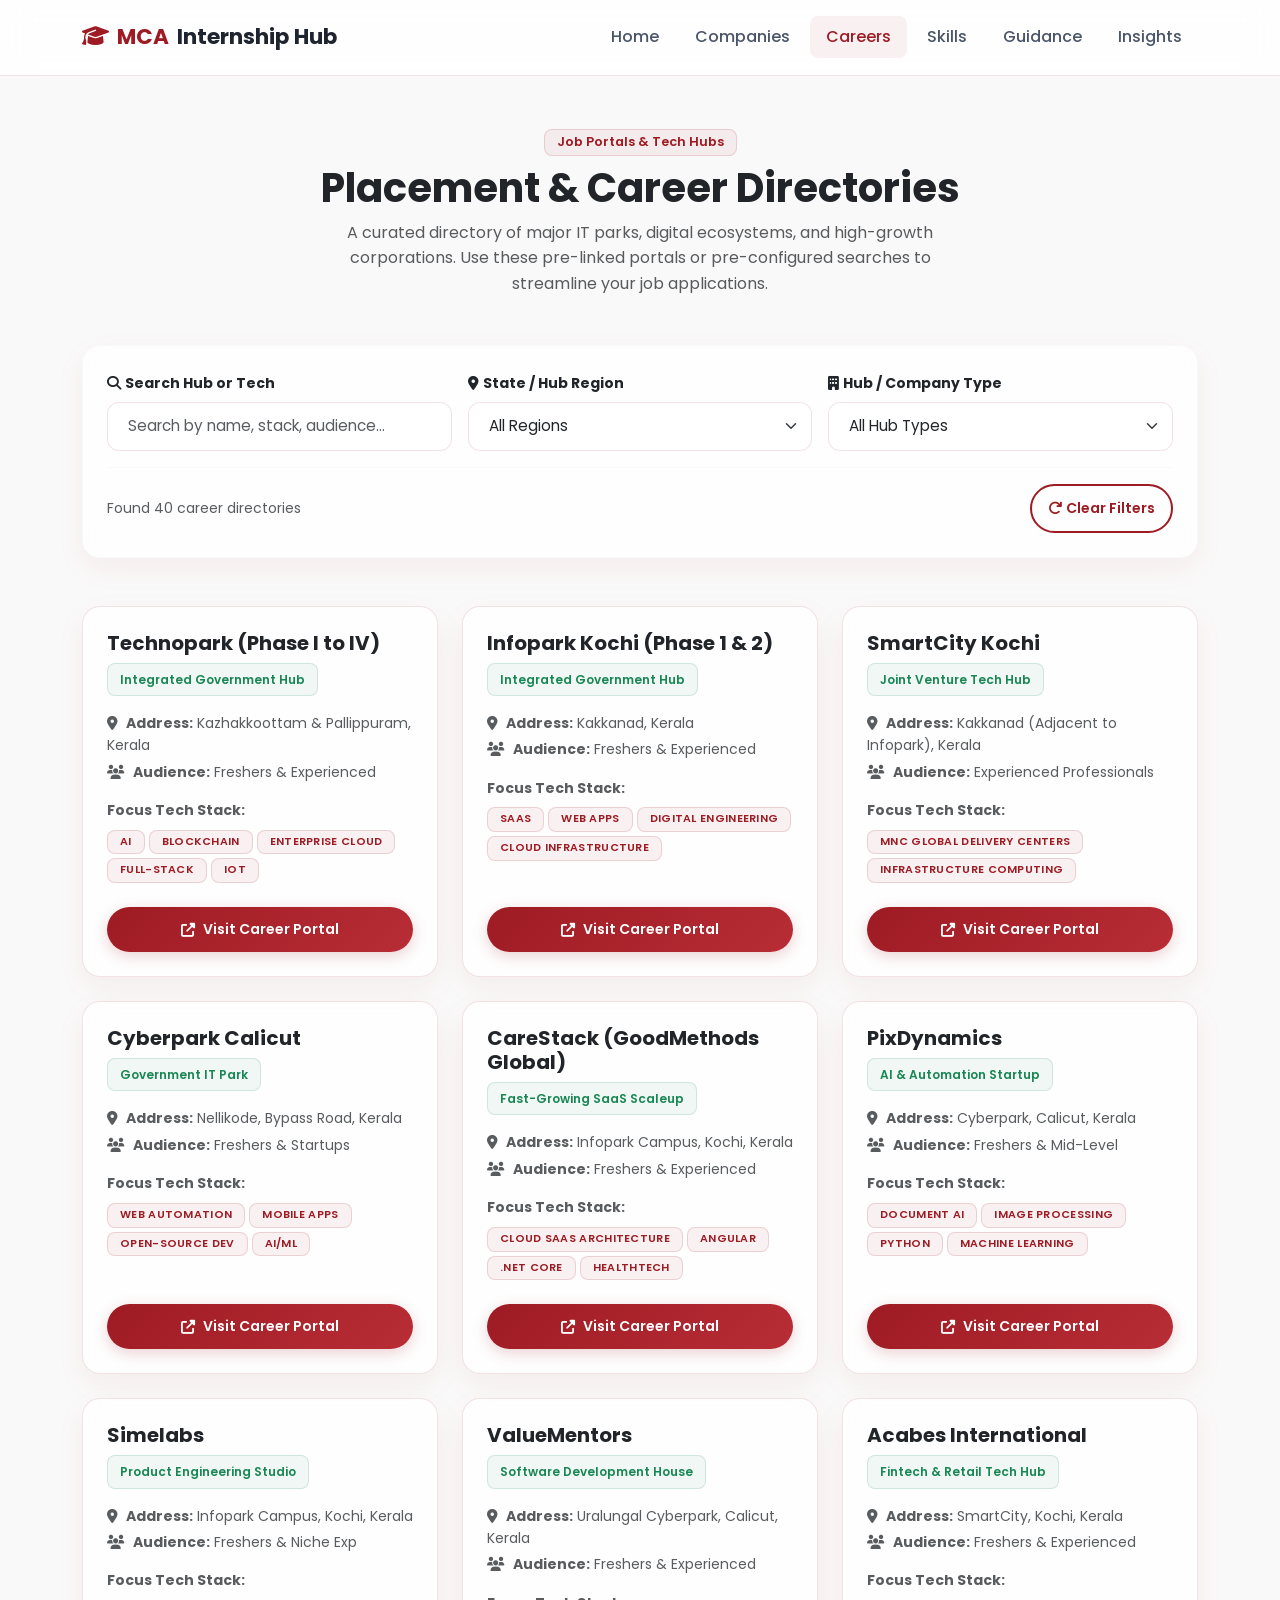
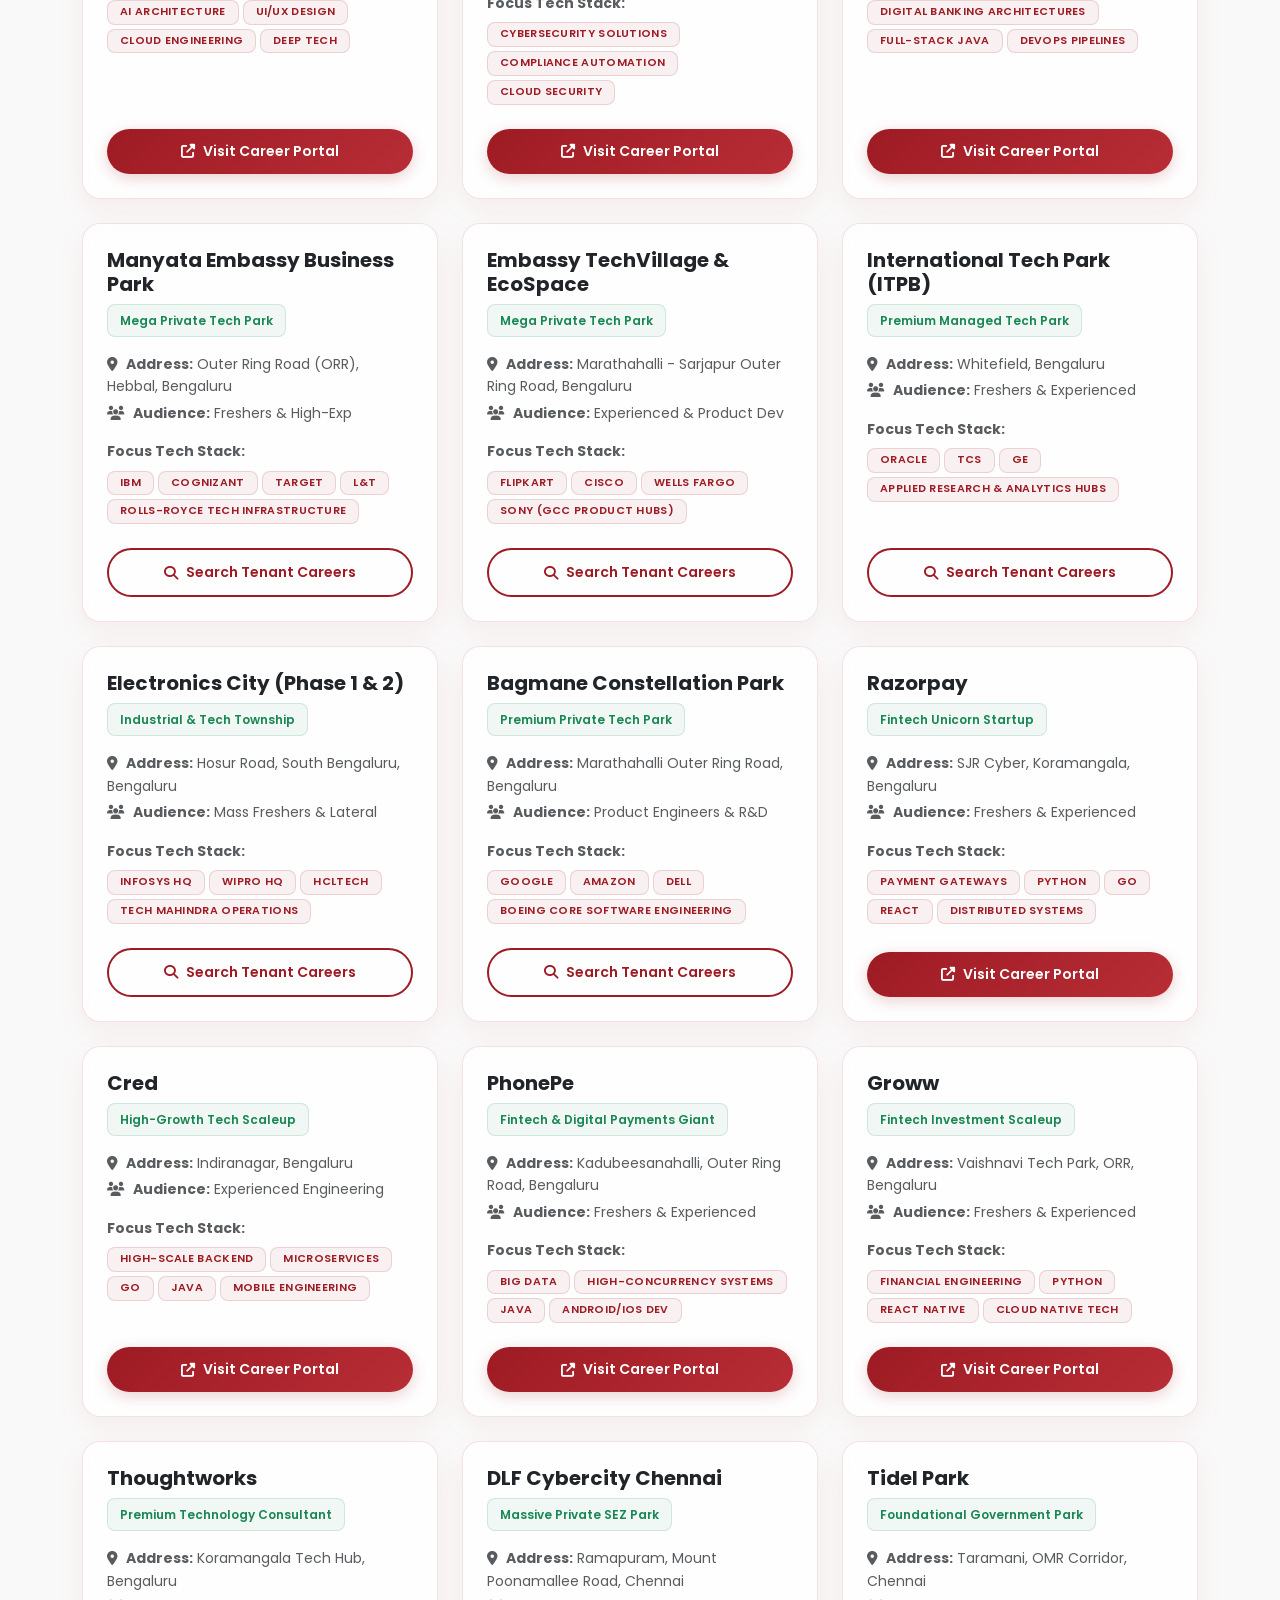
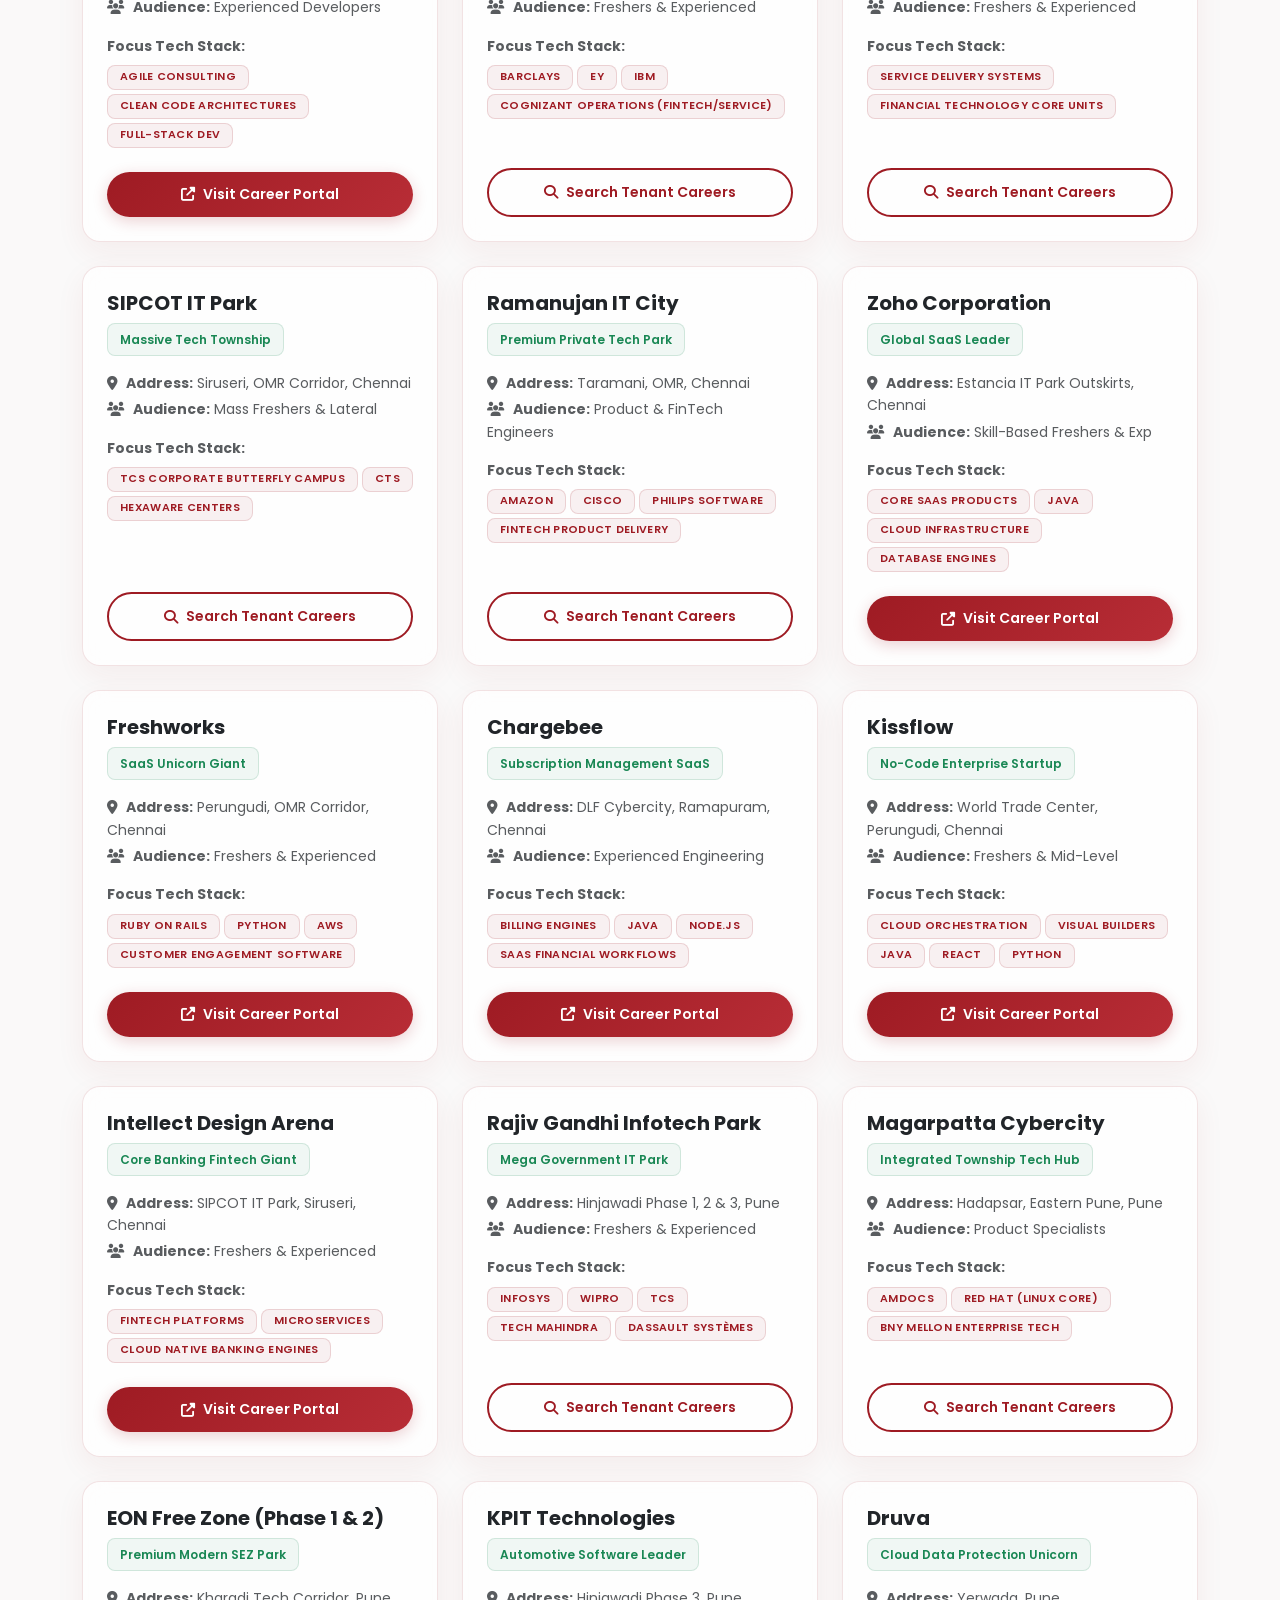
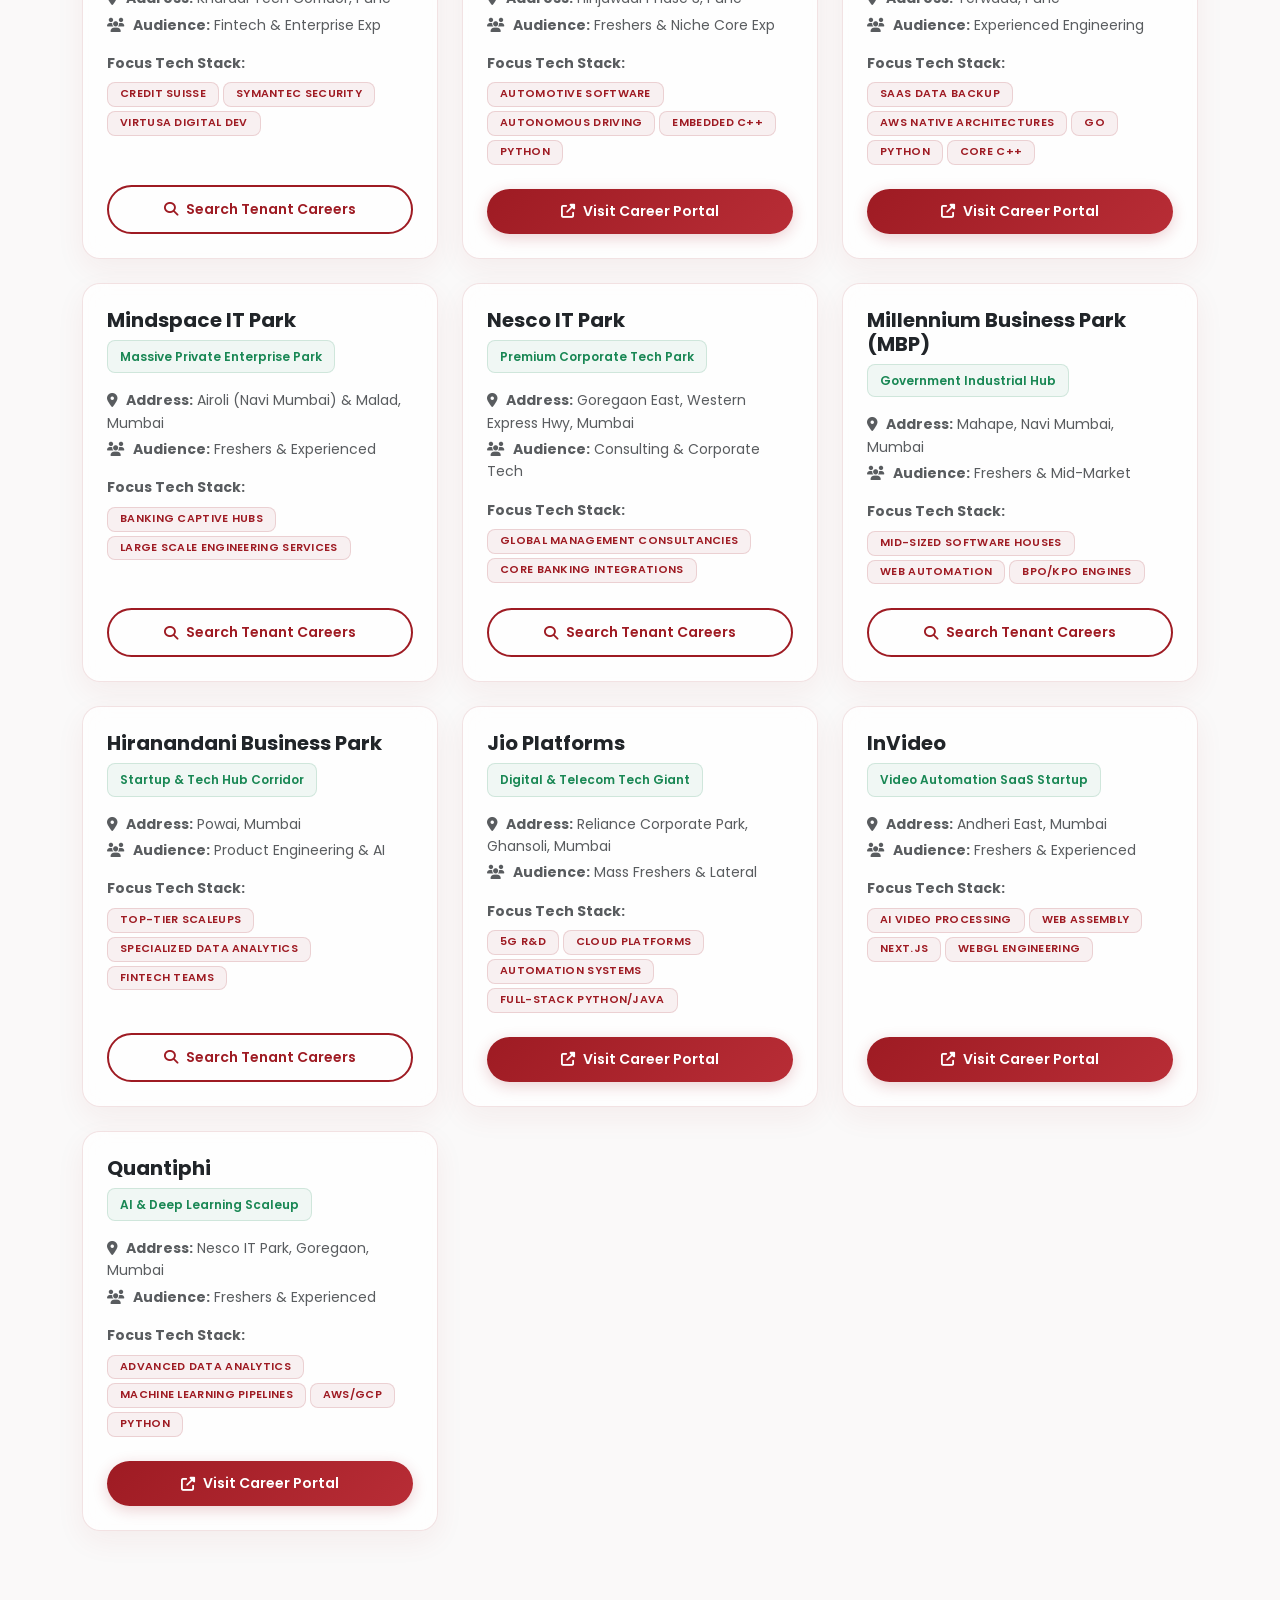
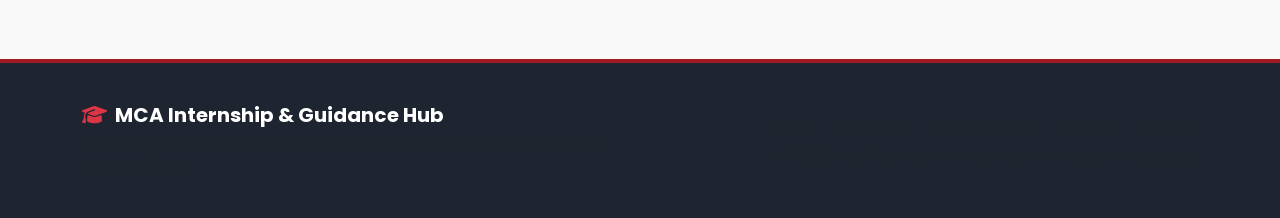
==== careers.html @ 634675b1 "Second Draft" ====
<!DOCTYPE html>
<html lang="en">
<head>
  <meta charset="UTF-8">
  <meta name="viewport" content="width=device-width, initial-scale=1.0">
  <title>Careers Directory - MCA Internship Hub</title>
  
  <!-- Fonts & Icons -->
  <link rel="stylesheet" href="https://cdnjs.cloudflare.com/ajax/libs/font-awesome/6.4.0/css/all.min.css">
  
  <!-- Bootstrap 5 CSS -->
  <link href="https://cdn.jsdelivr.net/npm/bootstrap@5.3.0/dist/css/bootstrap.min.css" rel="stylesheet">
  
  <!-- Premium Custom CSS -->
  <link rel="stylesheet" href="css/style.css">
</head>
<body>

  <!-- Loading Animation Overlay -->
  <div id="page-loader" class="page-loader">
    <div class="spinner-crimson" role="status"></div>
  </div>

  <!-- Shared Dynamic Header Navbar -->
  <header id="navbar-container"></header>

  <!-- Main Content Area -->
  <main class="py-5" style="margin-top: 80px;">
    <div class="container">
      
      <!-- Top Title Bar -->
      <div class="text-center mb-5">
        <span class="badge badge-custom badge-crimson mb-2">Job Portals & Tech Hubs</span>
        <h1 class="fw-bold text-dark">Placement & Career Directories</h1>
        <p class="text-muted mx-auto" style="max-width: 650px;">
          A curated directory of major IT parks, digital ecosystems, and high-growth corporations. Use these pre-linked portals or pre-configured searches to streamline your job applications.
        </p>
      </div>

      <!-- Search & Filter Console -->
      <div class="glass-card p-4 mb-5 border-light">
        <div class="row g-3">
          <!-- Text Search -->
          <div class="col-md-6 col-lg-4">
            <label class="form-label small fw-bold text-dark" for="search-text">
              <i class="fas fa-search text-crimson me-1"></i>Search Hub or Tech
            </label>
            <input type="text" id="search-text" class="form-control search-control" placeholder="Search by name, stack, audience...">
          </div>
          <!-- Region Filter -->
          <div class="col-md-6 col-lg-4">
            <label class="form-label small fw-bold text-dark" for="filter-region">
              <i class="fas fa-map-marker-alt text-crimson me-1"></i>State / Hub Region
            </label>
            <select id="filter-region" class="form-select search-control">
              <option value="">All Regions</option>
            </select>
          </div>
          <!-- Type Filter -->
          <div class="col-md-12 col-lg-4">
            <label class="form-label small fw-bold text-dark" for="filter-type">
              <i class="fas fa-building text-crimson me-1"></i>Hub / Company Type
            </label>
            <select id="filter-type" class="form-select search-control">
              <option value="">All Hub Types</option>
            </select>
          </div>
        </div>
        <div class="d-flex justify-content-between align-items-center mt-3 pt-3 border-top border-light">
          <span class="small text-muted" id="results-counter">Found 0 career directories</span>
          <button class="btn btn-crimson-outline btn-sm rounded-pill px-3" id="btn-reset-filters">
            <i class="fas fa-redo me-1"></i>Clear Filters
          </button>
        </div>
      </div>

      <!-- Careers Grid Container -->
      <div class="row g-4" id="careers-deck-container">
        <!-- Dynamically populated cards by js/careers.js -->
        <div class="col-12 text-center py-5" id="loader-placeholder">
          <div class="spinner-border text-danger" role="status">
            <span class="visually-hidden">Loading career hubs...</span>
          </div>
        </div>
      </div>

    </div>
  </main>

  <!-- Shared Dynamic Footer -->
  <footer id="footer-container"></footer>

  <!-- Bootstrap 5 JS -->
  <script src="https://cdn.jsdelivr.net/npm/bootstrap@5.3.0/dist/js/bootstrap.bundle.min.js"></script>
  
  <!-- Offline Database Fallback -->
  <script src="data/careers.js"></script>
  
  <!-- Global Core Application Code -->
  <script src="js/app.js"></script>
  
  <!-- Page Specific Execution Script -->
  <script src="js/careers.js"></script>
</body>
</html>
---- css/style.css ----
@import url('https://fonts.googleapis.com/css2?family=Poppins:wght@300;400;500;600;700;800&display=swap');

:root {
  /* Color Palette Variables */
  --primary-red: #9e1b23; /* Deep Crimson */
  --primary-red-hover: #7d1218;
  --primary-red-light: rgba(158, 27, 35, 0.06);
  --primary-red-glow: rgba(158, 27, 35, 0.15);
  --primary-red-glow-strong: rgba(158, 27, 35, 0.25);
  --bg-light: #faf9f9;
  --bg-white: #ffffff;
  --card-bg: rgba(255, 255, 255, 0.75);
  --card-bg-solid: #ffffff;
  --border-light: rgba(158, 27, 35, 0.12);
  --border-focus: rgba(158, 27, 35, 0.4);
  --text-dark: #1e2530;
  --text-medium: #4a5568;
  --text-light: #718096;
  --text-white: #ffffff;
  --gold-star: #ffc107;
  
  /* Layout Variables */
  --font-sans: 'Poppins', sans-serif;
  --shadow-sm: 0 4px 12px rgba(30, 37, 48, 0.03);
  --shadow-md: 0 10px 30px rgba(158, 27, 35, 0.06);
  --shadow-lg: 0 20px 40px rgba(158, 27, 35, 0.1);
  --shadow-glow: 0 15px 35px rgba(158, 27, 35, 0.15);
  
  /* Transition Variables */
  --transition-smooth: all 0.4s cubic-bezier(0.16, 1, 0.3, 1);
  --transition-fast: all 0.2s ease;
}

/* Global Adjustments */
body {
  font-family: var(--font-sans);
  background-color: var(--bg-light);
  color: var(--text-dark);
  overflow-x: hidden;
  line-height: 1.6;
}

/* Custom Scrollbar */
::-webkit-scrollbar {
  width: 8px;
}
::-webkit-scrollbar-track {
  background: #f1f1f1;
}
::-webkit-scrollbar-thumb {
  background: var(--border-focus);
  border-radius: 10px;
}
::-webkit-scrollbar-thumb:hover {
  background: var(--primary-red);
}

/* Glassmorphism Card System */
.glass-card {
  background: var(--card-bg);
  backdrop-filter: blur(12px);
  -webkit-backdrop-filter: blur(12px);
  border: 1px solid var(--border-light);
  box-shadow: var(--shadow-md);
  border-radius: 18px;
  transition: var(--transition-smooth);
}
.glass-card:hover {
  transform: translateY(-8px);
  border-color: rgba(158, 27, 35, 0.3);
  box-shadow: var(--shadow-glow);
}

/* Solid White Cards (Alternative for very dense text grids) */
.solid-card {
  background: var(--bg-white);
  border: 1px solid rgba(0, 0, 0, 0.05);
  box-shadow: var(--shadow-sm);
  border-radius: 16px;
  transition: var(--transition-smooth);
}
.solid-card:hover {
  transform: translateY(-6px);
  box-shadow: var(--shadow-md);
}

/* Header & Navigation */
.navbar-custom {
  background: rgba(255, 255, 255, 0.85) !important;
  backdrop-filter: blur(16px);
  -webkit-backdrop-filter: blur(16px);
  border-bottom: 1px solid var(--border-light);
  padding: 15px 0;
  transition: var(--transition-fast);
}
.navbar-custom.navbar-scrolled {
  padding: 10px 0;
  box-shadow: 0 4px 20px rgba(0, 0, 0, 0.05);
}
.navbar-custom .navbar-brand {
  font-weight: 700;
  font-size: 1.35rem;
  color: var(--primary-red) !important;
  display: flex;
  align-items: center;
  gap: 8px;
}
.navbar-custom .navbar-brand span {
  color: var(--text-dark);
}
.navbar-custom .nav-link {
  font-weight: 500;
  color: var(--text-medium) !important;
  padding: 8px 16px !important;
  border-radius: 8px;
  transition: var(--transition-fast);
}
.navbar-custom .nav-link:hover, 
.navbar-custom .nav-link.active {
  color: var(--primary-red) !important;
  background-color: var(--primary-red-light);
}

/* Hero Section */
.hero-section {
  padding: 120px 0 80px;
  background: linear-gradient(135deg, rgba(255, 255, 255, 0.9) 0%, rgba(250, 249, 249, 0.95) 100%), 
              radial-gradient(circle at 80% 20%, rgba(158, 27, 35, 0.08) 0%, transparent 40%),
              radial-gradient(circle at 20% 80%, rgba(158, 27, 35, 0.04) 0%, transparent 40%);
  position: relative;
  overflow: hidden;
}
.hero-title {
  font-weight: 800;
  font-size: 3.5rem;
  line-height: 1.2;
  color: var(--text-dark);
}
.hero-title span {
  background: linear-gradient(135deg, var(--primary-red) 0%, #b82d36 100%);
  -webkit-background-clip: text;
  -webkit-text-fill-color: transparent;
}
.hero-subtitle {
  font-weight: 400;
  font-size: 1.2rem;
  color: var(--text-medium);
  max-width: 600px;
}

/* Custom Premium Buttons */
.btn-crimson {
  background: linear-gradient(135deg, var(--primary-red) 0%, #b82d36 100%);
  color: var(--text-white) !important;
  font-weight: 600;
  padding: 12px 30px;
  border-radius: 30px;
  border: none;
  box-shadow: 0 4px 15px rgba(158, 27, 35, 0.2);
  transition: var(--transition-smooth);
}
.btn-crimson:hover {
  transform: translateY(-3px);
  box-shadow: 0 8px 25px rgba(158, 27, 35, 0.4);
}
.btn-crimson-outline {
  background: transparent;
  color: var(--primary-red) !important;
  font-weight: 600;
  padding: 12px 30px;
  border-radius: 30px;
  border: 2px solid var(--primary-red);
  transition: var(--transition-smooth);
}
.btn-crimson-outline:hover {
  background-color: var(--primary-red);
  color: var(--text-white) !important;
  transform: translateY(-3px);
  box-shadow: 0 8px 25px rgba(158, 27, 35, 0.2);
}

/* Dynamic Interactive Badges */
.badge-custom {
  font-weight: 600;
  padding: 6px 12px;
  border-radius: 8px;
  font-size: 0.8rem;
  display: inline-flex;
  align-items: center;
  gap: 4px;
}
.badge-crimson {
  background-color: var(--primary-red-light);
  color: var(--primary-red);
  border: 1px solid rgba(158, 27, 35, 0.15);
}
.badge-dark {
  background-color: rgba(30, 37, 48, 0.05);
  color: var(--text-dark);
}
.badge-location {
  background-color: rgba(13, 110, 253, 0.06);
  color: #0d6efd;
  border: 1px solid rgba(13, 110, 253, 0.15);
}
.badge-type {
  background-color: rgba(25, 135, 84, 0.06);
  color: #198754;
  border: 1px solid rgba(25, 135, 84, 0.15);
}

/* Statistics Dashboard Grid */
.stat-box {
  padding: 25px;
  text-align: center;
  border-left: 4px solid var(--primary-red);
}
.stat-number {
  font-size: 2.5rem;
  font-weight: 800;
  color: var(--primary-red);
  line-height: 1;
  margin-bottom: 5px;
}
.stat-label {
  font-size: 0.9rem;
  font-weight: 500;
  color: var(--text-medium);
  text-transform: uppercase;
  letter-spacing: 0.5px;
}

/* Dynamic Star Rating Utility */
.rating-stars {
  color: var(--gold-star);
  font-size: 0.9rem;
  letter-spacing: 2px;
}

/* Wisdom/Advice Slider Styles */
.wisdom-card {
  padding: 40px;
  position: relative;
  overflow: hidden;
}
.wisdom-card::before {
  content: '“';
  position: absolute;
  top: -20px;
  left: 20px;
  font-size: 8rem;
  color: rgba(158, 27, 35, 0.06);
  font-family: Georgia, serif;
  line-height: 1;
}
.wisdom-text {
  font-size: 1.15rem;
  font-style: italic;
  color: var(--text-medium);
  margin-bottom: 20px;
  position: relative;
  z-index: 1;
}
.wisdom-author {
  font-weight: 700;
  color: var(--primary-red);
}
.wisdom-meta {
  font-size: 0.85rem;
  color: var(--text-light);
}

/* Filter controls on dashboard/pages */
.search-control {
  border: 1.5px solid var(--border-light);
  border-radius: 12px;
  padding: 12px 20px;
  font-size: 0.95rem;
  transition: var(--transition-fast);
}
.search-control:focus {
  border-color: var(--primary-red);
  box-shadow: 0 0 0 4px var(--primary-red-glow);
  outline: none;
}

/* Skill exploration nodes */
.skill-card {
  background: var(--bg-white);
  border: 1px solid var(--border-light);
  border-radius: 14px;
  padding: 18px;
  text-align: center;
  cursor: pointer;
  transition: var(--transition-smooth);
}
.skill-card:hover, .skill-card.active {
  background: linear-gradient(135deg, var(--primary-red) 0%, #b82d36 100%);
  border-color: transparent;
  transform: translateY(-5px);
  box-shadow: 0 8px 25px rgba(158, 27, 35, 0.25);
}
.skill-card:hover .skill-name, .skill-card.active .skill-name {
  color: var(--text-white);
}
.skill-card:hover .skill-count, .skill-card.active .skill-count {
  background-color: rgba(255, 255, 255, 0.2);
  color: var(--text-white);
}
.skill-name {
  font-weight: 600;
  font-size: 1rem;
  color: var(--text-dark);
  transition: var(--transition-fast);
}
.skill-count {
  background-color: var(--primary-red-light);
  color: var(--primary-red);
  font-size: 0.8rem;
  font-weight: 700;
  padding: 4px 8px;
  border-radius: 6px;
  display: inline-block;
  margin-top: 8px;
  transition: var(--transition-fast);
}

/* Mentor Profile Cards */
.mentor-card {
  padding: 30px;
  position: relative;
}
.mentor-card .pulse-badge {
  position: absolute;
  top: 20px;
  right: 20px;
  background-color: #198754;
  color: white;
  font-size: 0.75rem;
  font-weight: 600;
  padding: 4px 8px;
  border-radius: 20px;
  display: flex;
  align-items: center;
  gap: 6px;
}
.mentor-card .pulse-badge::before {
  content: '';
  display: inline-block;
  width: 8px;
  height: 8px;
  border-radius: 50%;
  background-color: white;
  animation: pulse-dot 1.5s infinite;
}
@keyframes pulse-dot {
  0% { transform: scale(0.95); opacity: 0.5; }
  50% { transform: scale(1.2); opacity: 1; }
  100% { transform: scale(0.95); opacity: 0.5; }
}

/* Company details subcomponents */
.details-header {
  padding: 50px 0;
  background: linear-gradient(135deg, rgba(158, 27, 35, 0.05) 0%, rgba(255, 255, 255, 0.95) 100%);
  border-bottom: 1px solid var(--border-light);
  border-radius: 20px;
  margin-bottom: 40px;
}
.details-section-title {
  font-weight: 700;
  color: var(--text-dark);
  border-bottom: 2px solid var(--border-light);
  padding-bottom: 10px;
  margin-bottom: 20px;
  display: flex;
  align-items: center;
  gap: 10px;
}
.details-section-title i {
  color: var(--primary-red);
}

/* Process Timeline */
.timeline-process {
  border-left: 2px dashed rgba(158, 27, 35, 0.25);
  margin-left: 15px;
  padding-left: 25px;
  position: relative;
}
.timeline-step {
  position: relative;
  margin-bottom: 30px;
}
.timeline-step:last-child {
  margin-bottom: 0;
}
.timeline-step::before {
  content: '';
  width: 14px;
  height: 14px;
  background: var(--primary-red);
  border: 3px solid var(--bg-light);
  border-radius: 50%;
  position: absolute;
  left: -33px;
  top: 5px;
}

/* Loader Styles */
.page-loader {
  position: fixed;
  top: 0;
  left: 0;
  width: 100vw;
  height: 100vh;
  background-color: var(--bg-light);
  z-index: 9999;
  display: flex;
  justify-content: center;
  align-items: center;
  transition: opacity 0.5s ease, visibility 0.5s ease;
}
.page-loader.fade-out {
  opacity: 0;
  visibility: hidden;
}
.spinner-crimson {
  width: 50px;
  height: 50px;
  border: 4px solid var(--border-light);
  border-top-color: var(--primary-red);
  border-radius: 50%;
  animation: spinner-rotation 0.8s linear infinite;
}
@keyframes spinner-rotation {
  0% { transform: rotate(0deg); }
  100% { transform: rotate(360deg); }
}

/* Footer Section */
.footer-custom {
  background-color: var(--text-dark);
  color: rgba(255, 255, 255, 0.7);
  padding: 40px 0;
  margin-top: 80px;
  border-top: 4px solid var(--primary-red);
  font-size: 0.95rem;
}
.footer-custom a {
  color: var(--text-white);
  text-decoration: none;
  transition: var(--transition-fast);
}
.footer-custom a:hover {
  color: var(--primary-red);
}

/* Responsive Overrides */
@media (max-width: 991.98px) {
  .hero-title {
    font-size: 2.75rem;
  }
}
@media (max-width: 767.98px) {
  .hero-title {
    font-size: 2.25rem;
  }
  .hero-section {
    padding: 100px 0 50px;
  }
  .stat-box {
    border-left: none;
    border-bottom: 3px solid var(--primary-red);
    padding: 15px 5px;
  }
}

/* Custom Premium Modal / Popup */
.custom-modal-overlay {
  position: fixed;
  top: 0;
  left: 0;
  width: 100%;
  height: 100%;
  background: rgba(30, 37, 48, 0.4);
  backdrop-filter: blur(8px);
  -webkit-backdrop-filter: blur(8px);
  display: flex;
  justify-content: center;
  align-items: center;
  z-index: 10000;
  opacity: 0;
  pointer-events: none;
  transition: opacity 0.3s ease;
}

.custom-modal-overlay.show {
  opacity: 1;
  pointer-events: auto;
}

.custom-modal-card {
  background: rgba(255, 255, 255, 0.85);
  backdrop-filter: blur(20px);
  -webkit-backdrop-filter: blur(20px);
  border: 1px solid rgba(255, 255, 255, 0.4);
  box-shadow: 0 20px 50px rgba(158, 27, 35, 0.15);
  border-radius: 24px;
  width: 90%;
  max-width: 500px;
  padding: 30px;
  transform: scale(0.9) translateY(20px);
  transition: transform 0.4s cubic-bezier(0.16, 1, 0.3, 1);
  position: relative;
  overflow: hidden;
}

.custom-modal-overlay.show .custom-modal-card {
  transform: scale(1) translateY(0);
}

.custom-modal-close-btn {
  position: absolute;
  top: 20px;
  right: 20px;
  background: rgba(158, 27, 35, 0.08);
  border: none;
  width: 36px;
  height: 36px;
  border-radius: 50%;
  color: var(--primary-red);
  display: flex;
  align-items: center;
  justify-content: center;
  cursor: pointer;
  transition: var(--transition-fast);
}

.custom-modal-close-btn:hover {
  background: var(--primary-red);
  color: var(--text-white);
  transform: rotate(90deg);
}

.custom-email-box {
  background: var(--bg-white);
  border: 1px solid var(--border-light);
  border-radius: 12px;
  padding: 15px;
  display: flex;
  align-items: center;
  justify-content: space-between;
  margin-top: 20px;
  margin-bottom: 20px;
  box-shadow: var(--shadow-sm);
}

.custom-email-text {
  font-weight: 600;
  color: var(--text-dark);
  font-size: 1.05rem;
  word-break: break-all;
}

.custom-copy-btn {
  background: var(--primary-red-light);
  border: 1px solid rgba(158, 27, 35, 0.15);
  color: var(--primary-red);
  padding: 8px 16px;
  border-radius: 8px;
  font-weight: 600;
  font-size: 0.85rem;
  cursor: pointer;
  transition: var(--transition-fast);
  display: flex;
  align-items: center;
  gap: 6px;
}

.custom-copy-btn:hover {
  background: var(--primary-red);
  color: var(--text-white);
}

.custom-copy-btn.copied {
  background: #198754;
  border-color: #198754;
  color: var(--text-white);
}
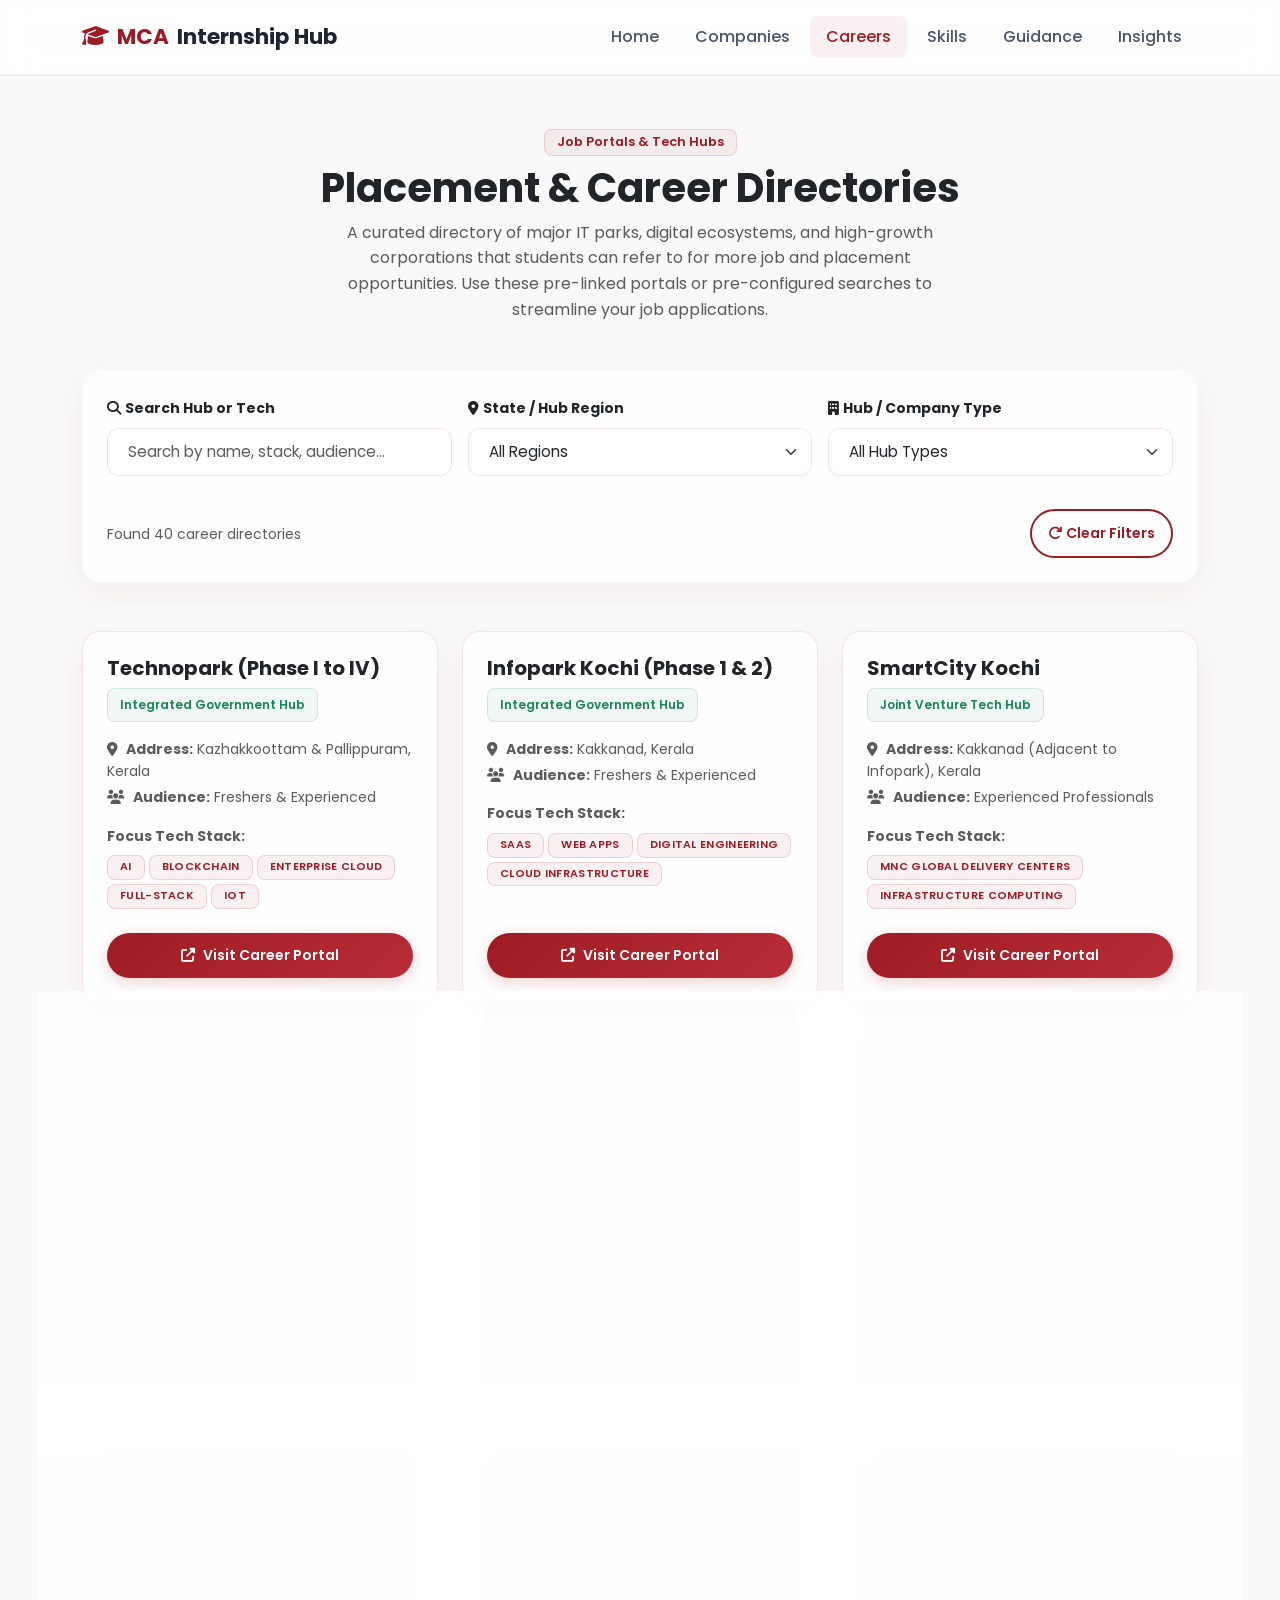
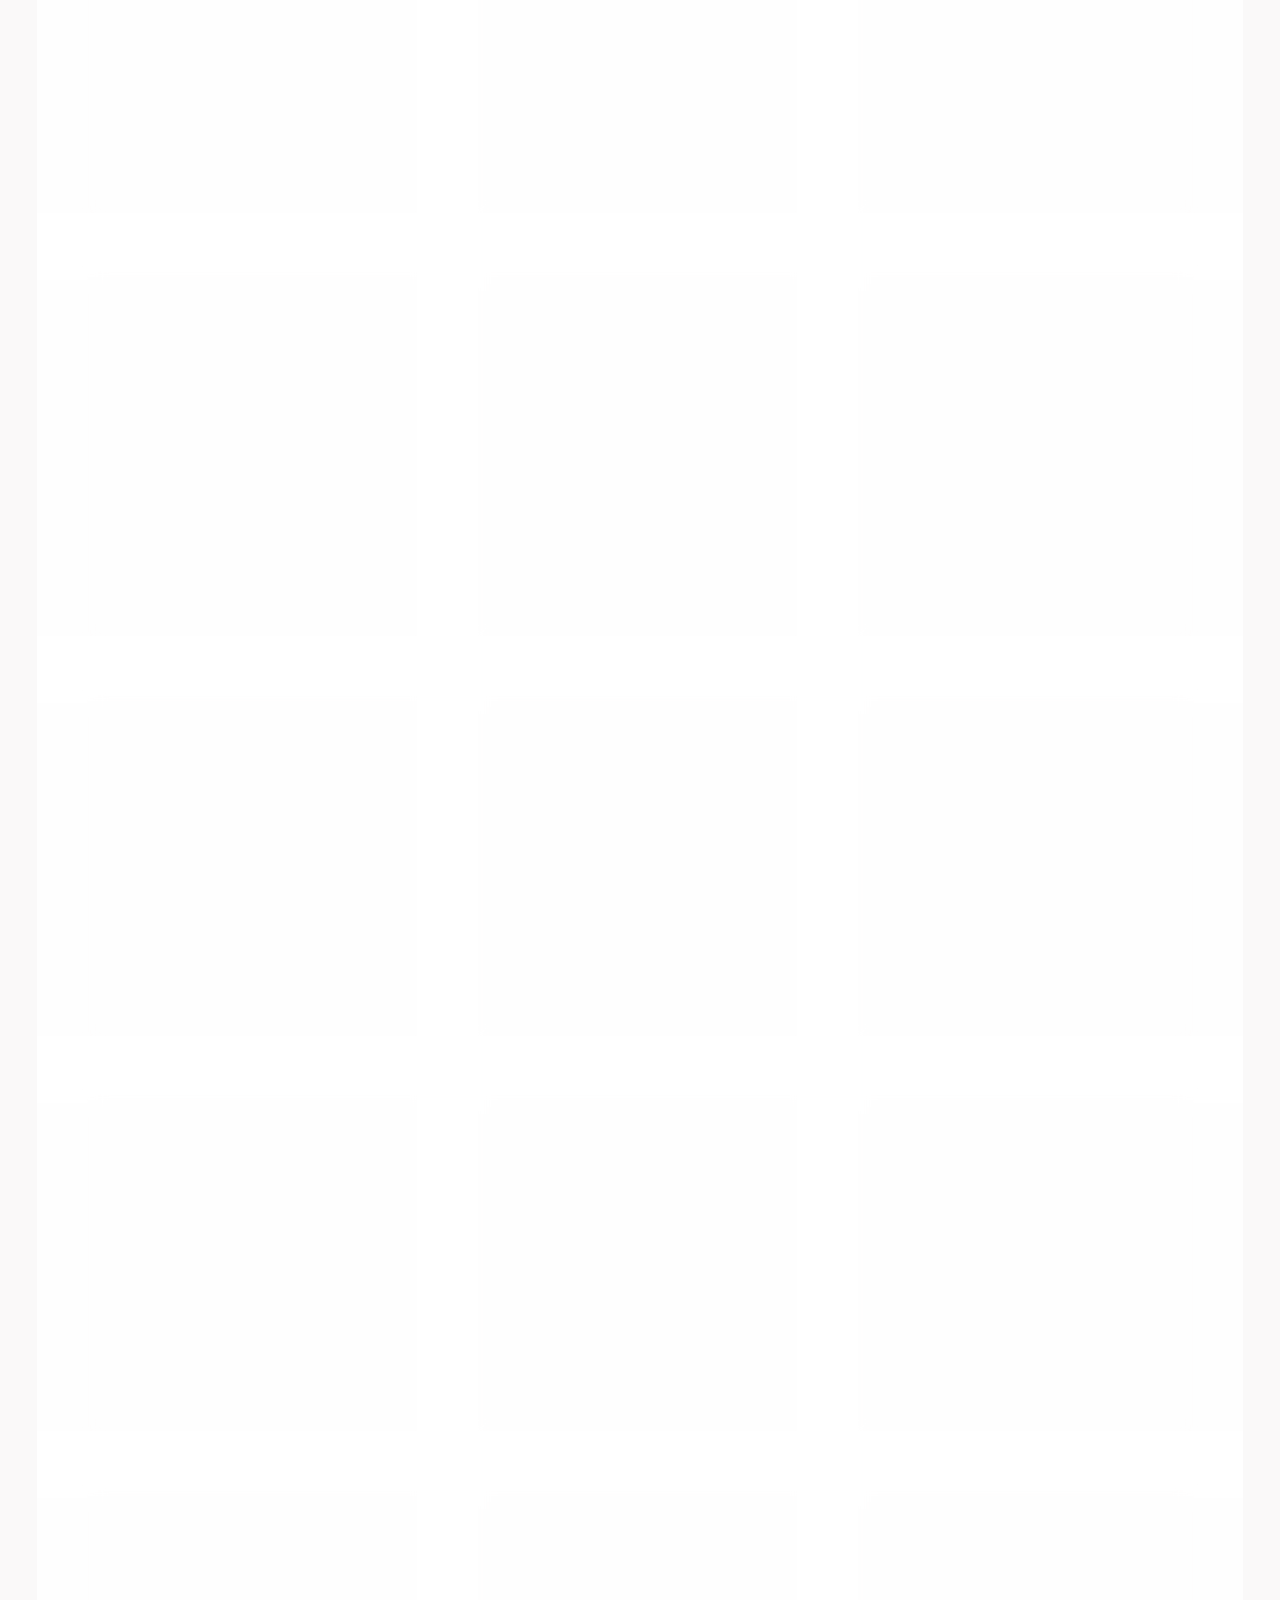
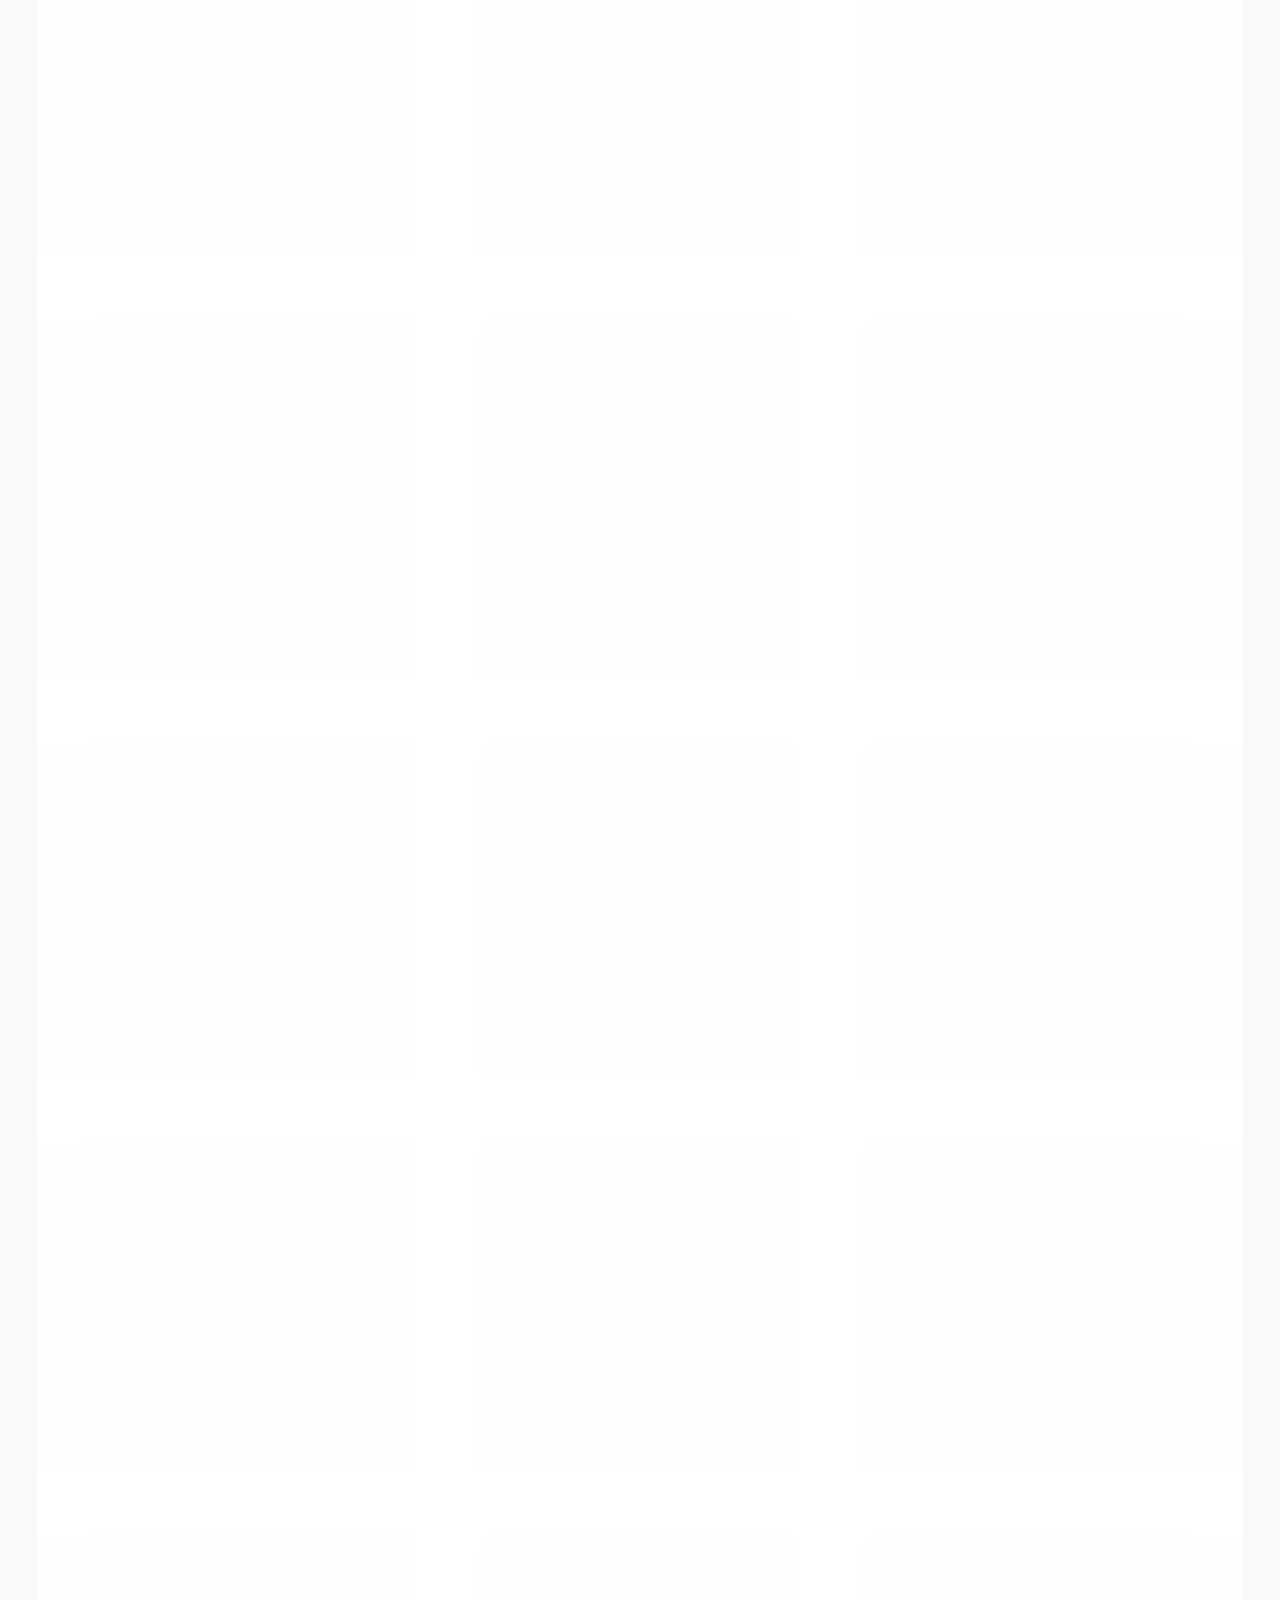
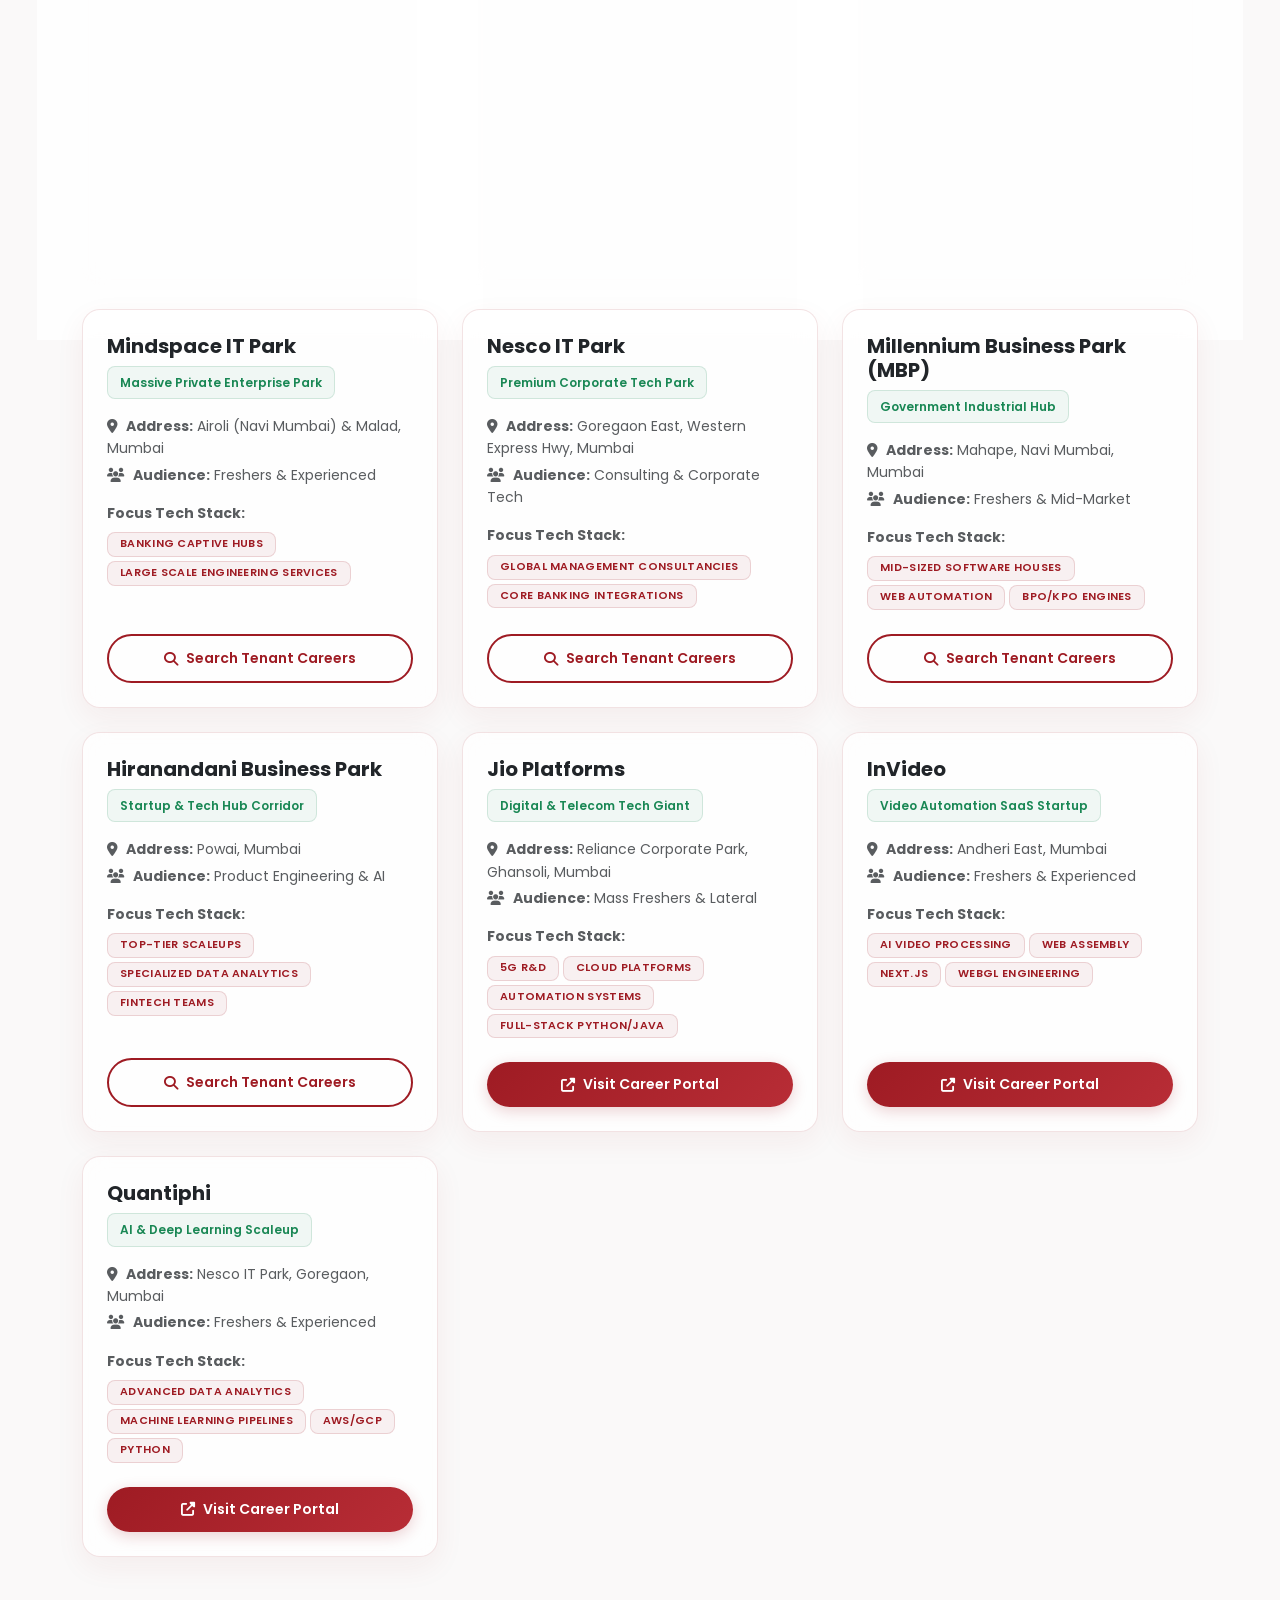
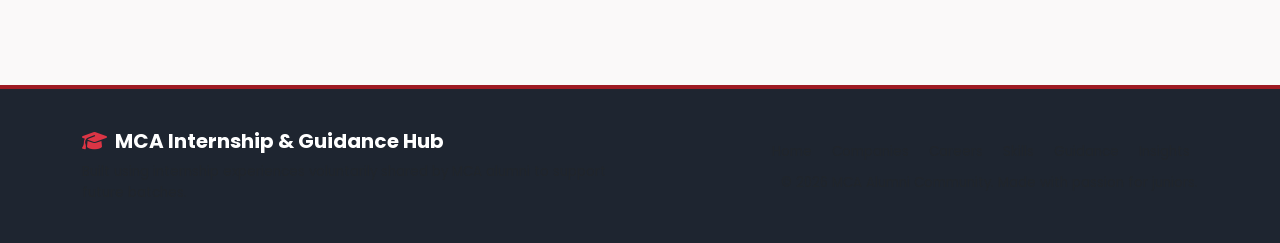
==== commit 40c3590e: "Updated internship portal pages and features" ====
--- a/careers.html
+++ b/careers.html
@@ -33,7 +33,7 @@
         <span class="badge badge-custom badge-crimson mb-2">Job Portals & Tech Hubs</span>
         <h1 class="fw-bold text-dark">Placement & Career Directories</h1>
         <p class="text-muted mx-auto" style="max-width: 650px;">
-          A curated directory of major IT parks, digital ecosystems, and high-growth corporations. Use these pre-linked portals or pre-configured searches to streamline your job applications.
+          A curated directory of major IT parks, digital ecosystems, and high-growth corporations that students can refer to for more job and placement opportunities. Use these pre-linked portals or pre-configured searches to streamline your job applications.
         </p>
       </div>
 
